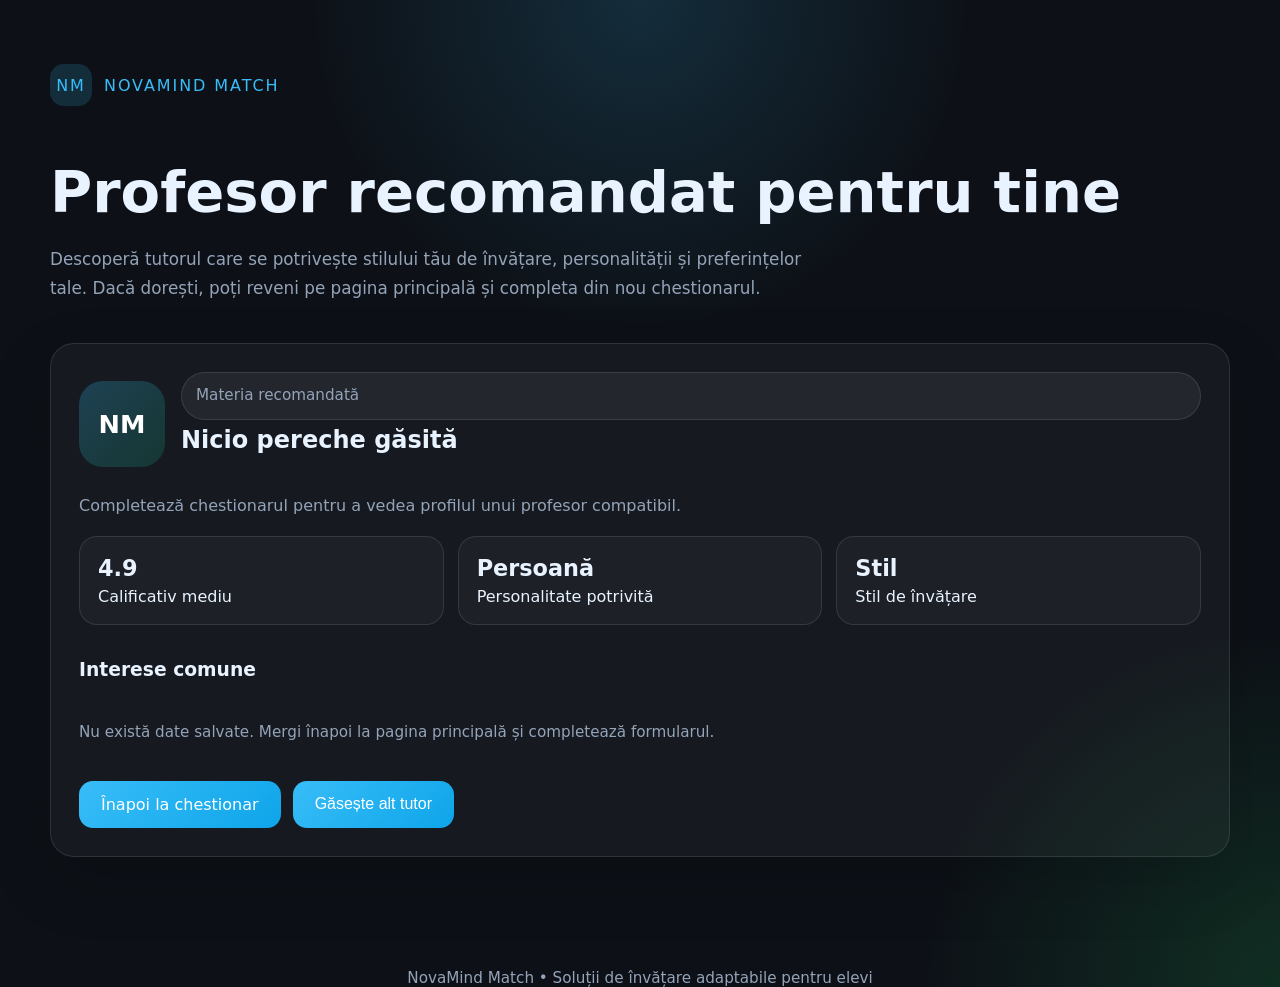
==== profile.html @ 701a0375 "First stage of development" ====
<!DOCTYPE html>
<html lang="ro">
<head>
  <meta charset="UTF-8" />
  <meta name="viewport" content="width=device-width, initial-scale=1.0" />
  <title>Profil Profesor | NovaMind Match</title>
  <link rel="stylesheet" href="style.css" />
</head>
<body>
  <main class="page">
    <header class="header">
      <a class="brand" href="index.html"><span>NM</span> NovaMind Match</a>
      <div class="hero">
        <h1>Profesor recomandat pentru tine</h1>
        <p>Descoperă tutorul care se potrivește stilului tău de învățare, personalității și preferințelor tale. Dacă dorești, poți reveni pe pagina principală și completa din nou chestionarul.</p>
      </div>
    </header>

    <section class="card tutor-card" id="profile-card">
      <div class="tutor-header">
        <div class="tutor-avatar" id="tutor-avatar">NM</div>
        <div class="tutor-meta">
          <p class="badge" id="tutor-subjects">Materia recomandată</p>
          <h2 id="tutor-name">Profesor</h2>
          <p id="tutor-experience" class="small-note"></p>
        </div>
      </div>
      <p id="tutor-bio"></p>
      <div class="stats">
        <div class="stat">
          <strong id="tutor-rating">4.9</strong>
          Calificativ mediu
        </div>
        <div class="stat">
          <strong id="tutor-personality">Persoană</strong>
          Personalitate potrivită
        </div>
        <div class="stat">
          <strong id="tutor-style">Stil</strong>
          Stil de învățare
        </div>
      </div>

      <div>
        <h3>Interese comune</h3>
        <ul class="tag-list" id="tutor-interests"></ul>
      </div>

      <div class="notice" id="no-match-notice">Dacă nu există date salvate, te poți întoarce la formular pentru a obține o potrivire personalizată.</div>
      <div style="margin-top: 24px; display:flex; gap:12px; flex-wrap:wrap;">
        <a class="action-link" href="index.html">Înapoi la chestionar</a>
        <button class="action-link" id="refresh-btn" type="button">Găsește alt tutor</button>
      </div>
    </section>
  </main>

  <footer>NovaMind Match • Soluții de învățare adaptabile pentru elevi</footer>
  <script>
    const matchData = (() => {
      try {
        return JSON.parse(localStorage.getItem('novamindMatch'));
      } catch {
        return null;
      }
    })();

    const setText = (selector, text) => {
      const element = document.querySelector(selector);
      if (element) element.textContent = text;
    };

    const renderProfile = (match) => {
      if (!match || !match.tutor) {
        document.querySelector('#tutor-name').textContent = 'Nicio pereche găsită';
        setText('#tutor-bio', 'Completează chestionarul pentru a vedea profilul unui profesor compatibil.');
        document.querySelector('#no-match-notice').textContent = 'Nu există date salvate. Mergi înapoi la pagina principală și completează formularul.';
        return;
      }

      const tutor = match.tutor;
      const initials = tutor.name.split(' ').map((part) => part[0]).join('').slice(0, 2).toUpperCase();
      document.querySelector('#tutor-avatar').textContent = initials;
      setText('#tutor-name', tutor.name);
      setText('#tutor-subjects', tutor.subjects.join(' • '));
      setText('#tutor-experience', `${tutor.experience} experiență • Notă ${tutor.rating}`);
      setText('#tutor-bio', tutor.bio);
      setText('#tutor-rating', tutor.rating.toFixed(1));
      setText('#tutor-personality', tutor.personality);
      setText('#tutor-style', tutor.learningStyle);

      const interestsList = document.querySelector('#tutor-interests');
      interestsList.innerHTML = '';
      tutor.interests.forEach((interest) => {
        const li = document.createElement('li');
        li.className = 'tag';
        li.textContent = interest;
        interestsList.appendChild(li);
      });
      document.querySelector('#no-match-notice').classList.add('hidden');
    };

    const chooseAlternativeTutor = async () => {
      if (!matchData || !matchData.answers) return;
      try {
        const response = await fetch('tutors.json');
        if (!response.ok) return;
        const tutors = await response.json();
        const scores = tutors.map((tutor) => {
          let score = 0;
          if (tutor.subjects.includes(matchData.answers.subject)) score += 3;
          if (tutor.personality === matchData.answers.personality) score += 2;
          if (tutor.learningStyle === matchData.answers.learningStyle) score += 2;
          const shared = tutor.interests.filter((interest) => matchData.answers.interests.includes(interest));
          score += shared.length;
          return { tutor, score };
        });
        const bestScore = Math.max(...scores.map((item) => item.score));
        const alternatives = scores.filter((item) => item.score === bestScore).map((item) => item.tutor);
        const newTutor = alternatives[Math.floor(Math.random() * alternatives.length)];
        localStorage.setItem('novamindMatch', JSON.stringify({ answers: matchData.answers, tutor: newTutor }));
        renderProfile({ tutor: newTutor });
      } catch (error) {
        console.error(error);
      }
    };

    renderProfile(matchData);
    const refreshBtn = document.querySelector('#refresh-btn');
    if (refreshBtn) refreshBtn.addEventListener('click', chooseAlternativeTutor);
  </script>
</body>
</html>
---- style.css ----
/* Novamind Match styles */
:root {
  --bg: #0d1117;
  --surface: #161b22;
  --surface-alt: #1f2937;
  --text: #e8f3ff;
  --muted: #94a3b8;
  --accent: #38bdf8;
  --accent-strong: #0ea5e9;
  --success: #22c55e;
  --border: rgba(148, 163, 184, 0.18);
}

* {
  box-sizing: border-box;
}

html, body {
  margin: 0;
  min-height: 100%;
  font-family: Inter, system-ui, sans-serif;
  background: radial-gradient(circle at top, rgba(56, 189, 248, 0.16), transparent 28%),
              radial-gradient(circle at bottom right, rgba(34, 197, 94, 0.16), transparent 22%),
              var(--bg);
  color: var(--text);
}

a {
  color: var(--accent);
  text-decoration: none;
}

a:hover {
  color: var(--accent-strong);
}

.page {
  width: min(1180px, calc(100% - 32px));
  margin: 0 auto;
  padding: 32px 0 64px;
}

.header {
  display: grid;
  gap: 24px;
  padding: 32px 0 16px;
}

.brand {
  display: inline-flex;
  align-items: center;
  gap: 12px;
  font-size: 1rem;
  letter-spacing: 0.12em;
  text-transform: uppercase;
  color: var(--accent);
}

.brand span {
  display: inline-flex;
  width: 42px;
  height: 42px;
  justify-content: center;
  align-items: center;
  border-radius: 14px;
  background: rgba(56, 189, 248, 0.16);
}

.hero {
  display: grid;
  gap: 24px;
  padding: 36px 0 24px;
}

.hero h1 {
  margin: 0;
  font-size: clamp(2.5rem, 4.5vw, 4rem);
  line-height: 0.95;
}

.hero p {
  margin: 0;
  max-width: 760px;
  color: var(--muted);
  font-size: 1.05rem;
  line-height: 1.75;
}

.callout {
  display: grid;
  gap: 16px;
  padding: 28px;
  background: rgba(255, 255, 255, 0.04);
  border: 1px solid var(--border);
  border-radius: 24px;
}

.callout strong {
  color: var(--text);
}

.grid {
  display: grid;
  gap: 32px;
}

.grid-2 {
  grid-template-columns: repeat(2, minmax(0, 1fr));
}

.card {
  background: rgba(255, 255, 255, 0.04);
  border: 1px solid var(--border);
  border-radius: 24px;
  padding: 28px;
  box-shadow: 0 24px 64px rgba(0,0,0,0.15);
}

.card h2 {
  margin: 0 0 16px;
}

.card p {
  margin: 0;
  color: var(--muted);
  line-height: 1.7;
}

.form-group {
  display: grid;
  gap: 10px;
  margin-bottom: 18px;
}

.form-group label {
  display: block;
  font-size: 0.95rem;
  color: var(--muted);
}

input[type=text], select, textarea {
  width: 100%;
  border: 1px solid var(--border);
  border-radius: 16px;
  padding: 14px 16px;
  background: rgba(255, 255, 255, 0.04);
  color: var(--text);
  font-size: 1rem;
}

textarea {
  min-height: 120px;
  resize: vertical;
}

button,
.action-link {
  display: inline-flex;
  align-items: center;
  justify-content: center;
  gap: 10px;
  border: none;
  border-radius: 14px;
  background: linear-gradient(135deg, var(--accent), var(--accent-strong));
  color: white;
  padding: 14px 22px;
  font-size: 1rem;
  cursor: pointer;
  transition: transform 0.2s ease, filter 0.2s ease;
}

button:hover,
.action-link:hover {
  transform: translateY(-1px);
  filter: brightness(1.05);
}

.small-note {
  font-size: 0.95rem;
  color: var(--muted);
}

.stats {
  display: grid;
  grid-template-columns: repeat(3, minmax(0, 1fr));
  gap: 14px;
}

.stat {
  padding: 18px;
  background: rgba(255,255,255,0.03);
  border: 1px solid var(--border);
  border-radius: 18px;
}

.stat strong {
  display: block;
  font-size: 1.4rem;
  margin-bottom: 6px;
}

.tutor-card {
  display: grid;
  gap: 16px;
  align-items: start;
}

.tutor-header {
  display: grid;
  grid-template-columns: auto 1fr;
  gap: 16px;
  align-items: center;
}

.tutor-avatar {
  width: 86px;
  height: 86px;
  border-radius: 24px;
  background: linear-gradient(135deg, rgba(56,189,248,0.24), rgba(16,185,129,0.18));
  display: grid;
  place-items: center;
  font-size: 1.6rem;
  font-weight: 700;
  color: white;
}

.tutor-meta {
  display: grid;
  gap: 6px;
}

.badge {
  display: inline-flex;
  align-items: center;
  gap: 8px;
  padding: 10px 14px;
  border-radius: 999px;
  background: rgba(255,255,255,0.06);
  border: 1px solid var(--border);
  color: var(--text);
  font-size: 0.95rem;
}

.tag-list {
  display: flex;
  flex-wrap: wrap;
  gap: 10px;
  margin: 0;
  padding: 0;
  list-style: none;
}

.tag {
  padding: 10px 14px;
  border-radius: 999px;
  border: 1px solid var(--border);
  background: rgba(255,255,255,0.05);
  color: var(--text);
  font-size: 0.92rem;
}

.notice {
  color: var(--muted);
  font-size: 0.95rem;
  margin-top: 8px;
}

.hidden {
  display: none !important;
}

footer {
  margin-top: 48px;
  text-align: center;
  color: var(--muted);
  font-size: 0.95rem;
}

@media (max-width: 860px) {
  .grid-2 {
    grid-template-columns: 1fr;
  }
}

@media (max-width: 640px) {
  .page {
    padding: 20px 0 48px;
  }
}
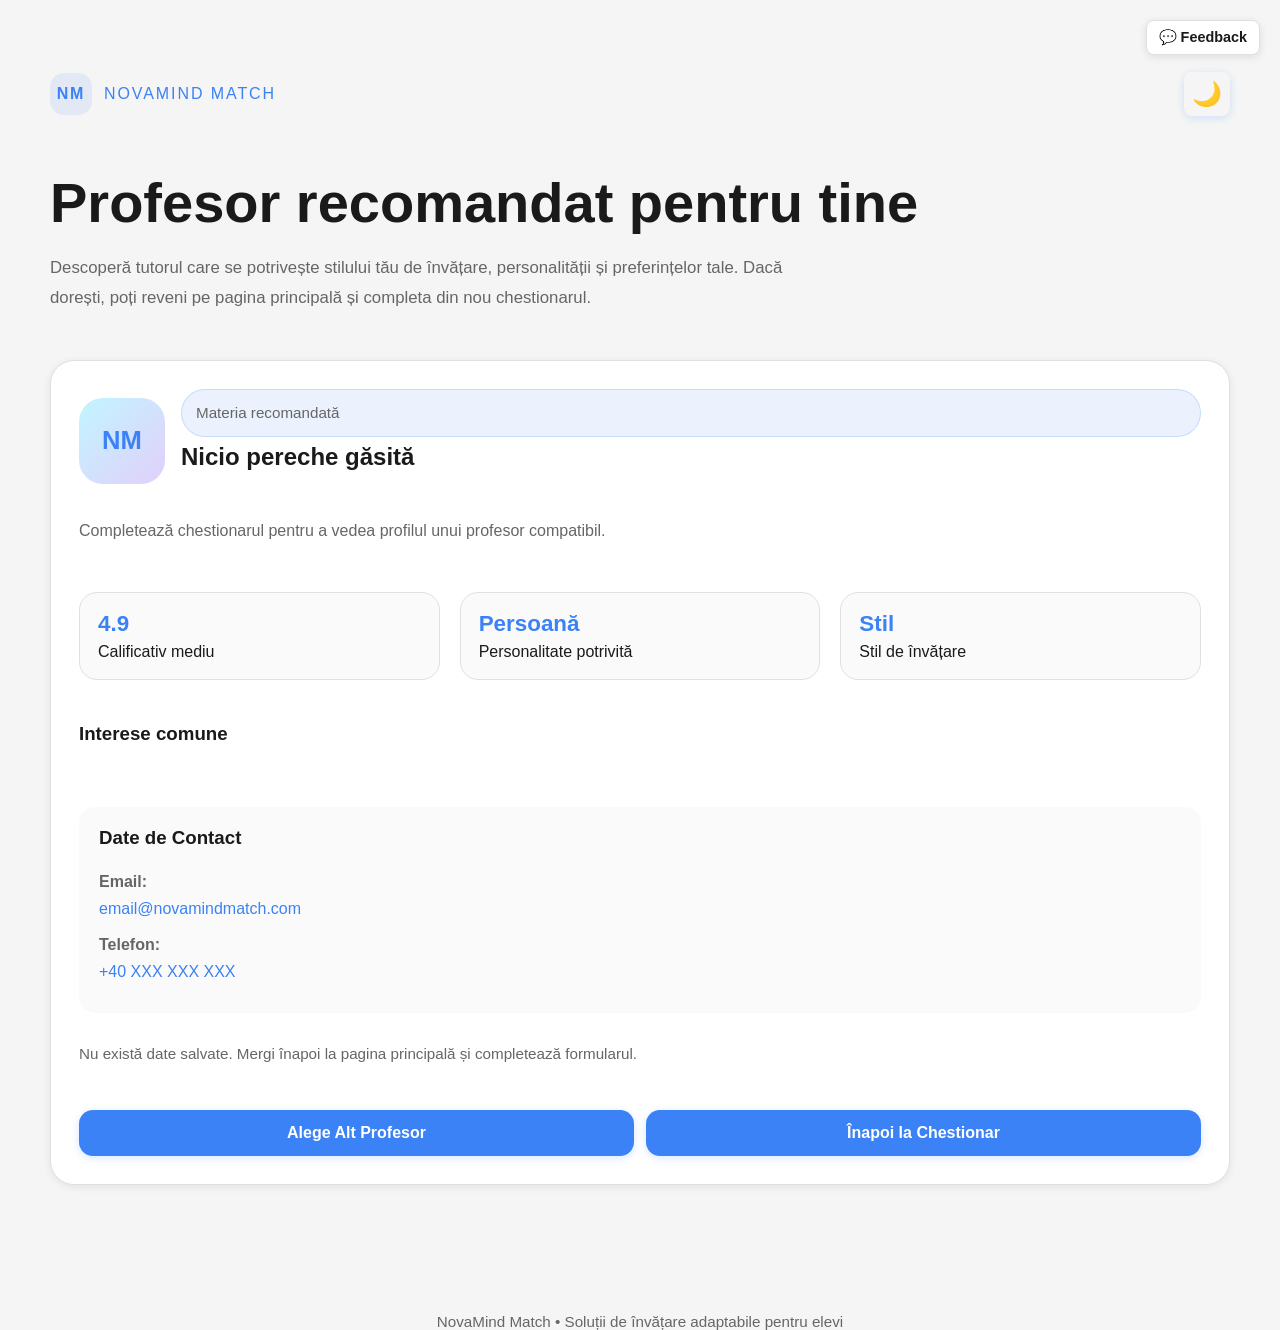
==== commit df64854d: "Reworked design, added new pages and new features. feat: complete NovaMind Match UI and data enhance" ====
--- a/profile.html
+++ b/profile.html
@@ -7,9 +7,29 @@
   <link rel="stylesheet" href="style.css" />
 </head>
 <body>
+  <div class="feedback-dropdown">
+    <button class="feedback-toggle" id="feedback-toggle">💬 Feedback</button>
+    <div class="feedback-content" id="feedback-content">
+      <h3>Trimite Feedback</h3>
+      <form id="feedback-form">
+        <div class="form-group">
+          <input type="text" name="name" placeholder="Nume (opțional)" />
+        </div>
+        <div class="form-group">
+          <input type="email" name="email" placeholder="Email (opțional)" />
+        </div>
+        <div class="form-group">
+          <textarea name="message" placeholder="Mesajul tău..." rows="4" required></textarea>
+        </div>
+        <button type="submit">Trimite</button>
+      </form>
+      <a href="about.html" class="feedback-about-btn">Despre NovaMind</a>
+    </div>
+  </div>
   <main class="page">
     <header class="header">
       <a class="brand" href="index.html"><span>NM</span> NovaMind Match</a>
+      <button id="theme-toggle" class="theme-toggle" aria-label="Toggle theme">🌙</button>
       <div class="hero">
         <h1>Profesor recomandat pentru tine</h1>
         <p>Descoperă tutorul care se potrivește stilului tău de învățare, personalității și preferințelor tale. Dacă dorești, poți reveni pe pagina principală și completa din nou chestionarul.</p>
@@ -46,10 +66,22 @@
         <ul class="tag-list" id="tutor-interests"></ul>
       </div>
 
+      <div class="contact-section">
+        <h3>Date de Contact</h3>
+        <p>
+          <strong>Email:</strong><br/>
+          <a id="tutor-email" href="mailto:">email@novamindmatch.com</a>
+        </p>
+        <p>
+          <strong>Telefon:</strong><br/>
+          <a id="tutor-phone" href="tel:">+40 XXX XXX XXX</a>
+        </p>
+      </div>
+
       <div class="notice" id="no-match-notice">Dacă nu există date salvate, te poți întoarce la formular pentru a obține o potrivire personalizată.</div>
-      <div style="margin-top: 24px; display:flex; gap:12px; flex-wrap:wrap;">
-        <a class="action-link" href="index.html">Înapoi la chestionar</a>
-        <button class="action-link" id="refresh-btn" type="button">Găsește alt tutor</button>
+      <div style="margin-top: 24px; display: flex; gap: 12px; flex-wrap: wrap;">
+        <button id="next-tutor-btn" class="action-link" style="flex: 1; min-width: 200px;">Alege Alt Profesor</button>
+        <a class="action-link" href="index.html" style="flex: 1; min-width: 200px; text-align: center;">Înapoi la Chestionar</a>
       </div>
     </section>
   </main>
@@ -88,6 +120,18 @@
       setText('#tutor-personality', tutor.personality);
       setText('#tutor-style', tutor.learningStyle);
 
+      const emailLink = document.querySelector('#tutor-email');
+      if (emailLink && tutor.email) {
+        emailLink.href = 'mailto:' + tutor.email;
+        emailLink.textContent = tutor.email;
+      }
+
+      const phoneLink = document.querySelector('#tutor-phone');
+      if (phoneLink && tutor.phone) {
+        phoneLink.href = 'tel:' + tutor.phone;
+        phoneLink.textContent = tutor.phone;
+      }
+
       const interestsList = document.querySelector('#tutor-interests');
       interestsList.innerHTML = '';
       tutor.interests.forEach((interest) => {
@@ -99,34 +143,96 @@
       document.querySelector('#no-match-notice').classList.add('hidden');
     };
 
-    const chooseAlternativeTutor = async () => {
-      if (!matchData || !matchData.answers) return;
-      try {
-        const response = await fetch('tutors.json');
-        if (!response.ok) return;
-        const tutors = await response.json();
-        const scores = tutors.map((tutor) => {
-          let score = 0;
-          if (tutor.subjects.includes(matchData.answers.subject)) score += 3;
-          if (tutor.personality === matchData.answers.personality) score += 2;
-          if (tutor.learningStyle === matchData.answers.learningStyle) score += 2;
-          const shared = tutor.interests.filter((interest) => matchData.answers.interests.includes(interest));
-          score += shared.length;
-          return { tutor, score };
-        });
-        const bestScore = Math.max(...scores.map((item) => item.score));
-        const alternatives = scores.filter((item) => item.score === bestScore).map((item) => item.tutor);
-        const newTutor = alternatives[Math.floor(Math.random() * alternatives.length)];
-        localStorage.setItem('novamindMatch', JSON.stringify({ answers: matchData.answers, tutor: newTutor }));
-        renderProfile({ tutor: newTutor });
-      } catch (error) {
-        console.error(error);
-      }
+    const chooseTutor = (answers, tutors) => {
+      const weights = tutors.map((tutor) => {
+        let score = 0;
+        if (tutor.subjects.includes(answers.subject)) score += 3;
+        if (tutor.personality === answers.personality) score += 2;
+        if (tutor.learningStyle === answers.learningStyle) score += 2;
+        const sharedInterests = tutor.interests.filter((interest) => answers.interests.includes(interest));
+        score += sharedInterests.length;
+        return { tutor, score };
+      });
+
+      const bestScore = Math.max(...weights.map((item) => item.score));
+      const candidates = weights.filter((item) => item.score === bestScore).map((item) => item.tutor);
+      if (candidates.length === 0) return tutors[Math.floor(Math.random() * tutors.length)];
+      return candidates[Math.floor(Math.random() * candidates.length)];
+    };
+
+    const loadTutors = async () => {
+      const response = await fetch('tutors.json');
+      if (!response.ok) throw new Error('Unable to load tutors');
+      return response.json();
     };
 
     renderProfile(matchData);
-    const refreshBtn = document.querySelector('#refresh-btn');
-    if (refreshBtn) refreshBtn.addEventListener('click', chooseAlternativeTutor);
+
+    // Next tutor button
+    const nextTutorBtn = document.getElementById('next-tutor-btn');
+    if (nextTutorBtn && matchData && matchData.answers) {
+      nextTutorBtn.addEventListener('click', async () => {
+        try {
+          const tutors = await loadTutors();
+          const newTutor = chooseTutor(matchData.answers, tutors);
+          const newMatch = { answers: matchData.answers, tutor: newTutor };
+          localStorage.setItem('novamindMatch', JSON.stringify(newMatch));
+          renderProfile(newMatch);
+        } catch (error) {
+          alert('A apărut o problemă. Încearcă din nou.');
+          console.error(error);
+        }
+      });
+    }
+  </script>
+  <script>
+    // Theme toggle
+    const themeToggle = document.getElementById('theme-toggle');
+    const currentTheme = localStorage.getItem('theme') || 'light';
+    document.documentElement.setAttribute('data-theme', currentTheme);
+    themeToggle.textContent = currentTheme === 'dark' ? '☀️' : '🌙';
+
+    themeToggle.addEventListener('click', () => {
+      const newTheme = document.documentElement.getAttribute('data-theme') === 'dark' ? 'light' : 'dark';
+      document.documentElement.setAttribute('data-theme', newTheme);
+      localStorage.setItem('theme', newTheme);
+      themeToggle.textContent = newTheme === 'dark' ? '☀️' : '🌙';
+    });
+
+    // Feedback dropdown
+    const feedbackToggle = document.getElementById('feedback-toggle');
+    const feedbackContent = document.getElementById('feedback-content');
+    const feedbackForm = document.getElementById('feedback-form');
+
+    feedbackToggle.addEventListener('click', () => {
+      feedbackContent.classList.toggle('show');
+    });
+
+    feedbackForm.addEventListener('submit', (event) => {
+      event.preventDefault();
+      const formData = new FormData(feedbackForm);
+      const feedback = {
+        name: formData.get('name'),
+        email: formData.get('email'),
+        message: formData.get('message'),
+        timestamp: new Date().toISOString()
+      };
+
+      const feedbacks = JSON.parse(localStorage.getItem('feedbacks') || '[]');
+      feedbacks.push(feedback);
+      localStorage.setItem('feedbacks', JSON.stringify(feedbacks));
+
+      alert('Mulțumim pentru feedback!');
+      feedbackForm.reset();
+      feedbackContent.classList.remove('show');
+    });
+
+    // Close dropdown when clicking outside
+    document.addEventListener('click', (event) => {
+      if (!feedbackToggle.contains(event.target) && !feedbackContent.contains(event.target)) {
+        feedbackContent.classList.remove('show');
+      }
+    });
   </script>
 </body>
 </html>
--- a/style.css
+++ b/style.css
@@ -1,33 +1,58 @@
-/* Novamind Match styles */
+/* Novamind Match - Theme Variables */
 :root {
-  --bg: #0d1117;
-  --surface: #161b22;
-  --surface-alt: #1f2937;
-  --text: #e8f3ff;
-  --muted: #94a3b8;
-  --accent: #38bdf8;
-  --accent-strong: #0ea5e9;
-  --success: #22c55e;
-  --border: rgba(148, 163, 184, 0.18);
+  --bg: #f5f5f5;
+  --surface: #ffffff;
+  --text: #1a1a1a;
+  --muted: #666666;
+  --accent: #3b82f6;
+  --border: #e0e0e0;
+  --light-gray: #fafafa;
+}
+
+[data-theme="dark"] {
+  --bg: #1a1a1a;
+  --surface: #2a2a2a;
+  --text: #f5f5f5;
+  --muted: #cccccc;
+  --accent: #60a5fa;
+  --border: #404040;
+  --light-gray: #333333;
 }
 
 * {
   box-sizing: border-box;
+}
+
+/* Custom Scrollbar */
+::-webkit-scrollbar {
+  width: 8px;
+}
+
+::-webkit-scrollbar-track {
+  background: var(--bg);
+}
+
+::-webkit-scrollbar-thumb {
+  background: var(--border);
+  border-radius: 4px;
+}
+
+::-webkit-scrollbar-thumb:hover {
+  background: var(--muted);
 }
 
 html, body {
   margin: 0;
   min-height: 100%;
-  font-family: Inter, system-ui, sans-serif;
-  background: radial-gradient(circle at top, rgba(56, 189, 248, 0.16), transparent 28%),
-              radial-gradient(circle at bottom right, rgba(34, 197, 94, 0.16), transparent 22%),
-              var(--bg);
+  font-family: 'Inter', '-apple-system', 'BlinkMacSystemFont', 'Segoe UI', sans-serif;
+  background: var(--bg);
   color: var(--text);
 }
 
 a {
   color: var(--accent);
   text-decoration: none;
+  transition: color 0.3s ease;
 }
 
 a:hover {
@@ -37,13 +62,30 @@
 .page {
   width: min(1180px, calc(100% - 32px));
   margin: 0 auto;
-  padding: 32px 0 64px;
+  padding: 40px 0 80px;
 }
 
 .header {
   display: grid;
+  grid-template-columns: 1fr auto;
   gap: 24px;
-  padding: 32px 0 16px;
+  padding: 32px 0 24px;
+  align-items: center;
+}
+
+.theme-toggle {
+  background: none;
+  border: none;
+  font-size: 1.5rem;
+  cursor: pointer;
+  color: var(--text);
+  padding: 8px;
+  border-radius: 8px;
+  transition: background 0.2s;
+}
+
+.theme-toggle:hover {
+  background: var(--light-gray);
 }
 
 .brand {
@@ -63,8 +105,11 @@
   justify-content: center;
   align-items: center;
   border-radius: 14px;
-  background: rgba(56, 189, 248, 0.16);
-}
+  background: rgba(59, 130, 246, 0.1);
+  font-weight: 700;
+}
+
+
 
 .hero {
   display: grid;
@@ -74,8 +119,9 @@
 
 .hero h1 {
   margin: 0;
-  font-size: clamp(2.5rem, 4.5vw, 4rem);
+  font-size: clamp(1.75rem, 5vw, 3.5rem);
   line-height: 0.95;
+  color: var(--text);
 }
 
 .hero p {
@@ -90,18 +136,18 @@
   display: grid;
   gap: 16px;
   padding: 28px;
-  background: rgba(255, 255, 255, 0.04);
+  background: var(--light-gray);
   border: 1px solid var(--border);
   border-radius: 24px;
 }
 
 .callout strong {
-  color: var(--text);
+  color: var(--accent);
 }
 
 .grid {
   display: grid;
-  gap: 32px;
+  gap: 56px;
 }
 
 .grid-2 {
@@ -109,15 +155,23 @@
 }
 
 .card {
-  background: rgba(255, 255, 255, 0.04);
+  background: var(--surface);
   border: 1px solid var(--border);
   border-radius: 24px;
   padding: 28px;
-  box-shadow: 0 24px 64px rgba(0,0,0,0.15);
-}
+  box-shadow: 0 2px 8px rgba(0, 0, 0, 0.08);
+  transition: all 0.4s ease;
+}
+
+.card:hover {
+  box-shadow: 0 4px 16px rgba(0, 0, 0, 0.1);
+}
+
+
 
 .card h2 {
   margin: 0 0 16px;
+  color: var(--text);
 }
 
 .card p {
@@ -129,28 +183,95 @@
 .form-group {
   display: grid;
   gap: 10px;
-  margin-bottom: 18px;
+  margin-bottom: 22px;
 }
 
 .form-group label {
   display: block;
   font-size: 0.95rem;
+  color: var(--text);
+  font-weight: 500;
+}
+
+input[type=text],
+select,
+textarea {
+  width: 100%;
+  border: 1px solid var(--border);
+  border-radius: 12px;
+  padding: 12px 14px;
+  background: var(--light-gray);
+  color: var(--text);
+  font-size: 1rem;
+  transition: all 0.3s ease;
+}
+
+input[type=text]::placeholder {
   color: var(--muted);
 }
 
-input[type=text], select, textarea {
-  width: 100%;
-  border: 1px solid var(--border);
-  border-radius: 16px;
-  padding: 14px 16px;
-  background: rgba(255, 255, 255, 0.04);
-  color: var(--text);
-  font-size: 1rem;
+select {
+  cursor: pointer;
+  background: var(--light-gray);
+  padding: 10px 12px;
+  border-radius: 8px;
+  border: 1px solid var(--border);
+  appearance: none;
+  background-image: url("data:image/svg+xml,%3Csvg xmlns='http://www.w3.org/2000/svg' width='12' height='12' viewBox='0 0 12 12'%3E%3Cpath fill='%231a1a1a' d='M6 9L1 4h10z'/%3E%3C/svg%3E");
+  background-repeat: no-repeat;
+  background-position: right 12px center;
+  padding-right: 36px;
+}
+
+[data-theme="dark"] select {
+  background-image: url("data:image/svg+xml,%3Csvg xmlns='http://www.w3.org/2000/svg' width='12' height='12' viewBox='0 0 12 12'%3E%3Cpath fill='%23f5f5f5' d='M6 9L1 4h10z'/%3E%3C/svg%3E");
+}
+
+select option {
+  color: var(--text);
+  background: var(--surface);
+  padding: 8px;
 }
 
 textarea {
   min-height: 120px;
   resize: vertical;
+  font-family: inherit;
+}
+
+input[type=text]:focus,
+select:focus,
+textarea:focus {
+  outline: none;
+  border-color: var(--accent);
+  background: var(--surface);
+  box-shadow: 0 0 0 3px rgba(59, 130, 246, 0.1);
+}
+
+input[type=checkbox] {
+  width: 18px;
+  height: 18px;
+  cursor: pointer;
+  accent-color: var(--accent);
+  transition: transform 0.2s ease;
+}
+
+input[type=checkbox]:hover {
+  transform: scale(1.15);
+}
+
+.form-group > div label {
+  display: flex;
+  align-items: center;
+  gap: 10px;
+  cursor: pointer;
+  transition: color 0.3s ease;
+  color: var(--text);
+  margin-bottom: 8px;
+}
+
+.form-group > div label:hover {
+  color: var(--accent);
 }
 
 button,
@@ -161,18 +282,25 @@
   gap: 10px;
   border: none;
   border-radius: 14px;
-  background: linear-gradient(135deg, var(--accent), var(--accent-strong));
+  background: var(--accent);
   color: white;
   padding: 14px 22px;
   font-size: 1rem;
+  font-weight: 600;
   cursor: pointer;
-  transition: transform 0.2s ease, filter 0.2s ease;
+  transition: all 0.2s ease;
+  box-shadow: 0 2px 8px rgba(59, 130, 246, 0.2);
 }
 
 button:hover,
 .action-link:hover {
-  transform: translateY(-1px);
-  filter: brightness(1.05);
+  transform: translateY(-2px);
+  box-shadow: 0 4px 12px rgba(59, 130, 246, 0.3);
+}
+
+button:active,
+.action-link:active {
+  transform: translateY(0px);
 }
 
 .small-note {
@@ -183,25 +311,33 @@
 .stats {
   display: grid;
   grid-template-columns: repeat(3, minmax(0, 1fr));
-  gap: 14px;
+  gap: 20px;
+  margin-top: 24px;
 }
 
 .stat {
   padding: 18px;
-  background: rgba(255,255,255,0.03);
+  background: var(--light-gray);
   border: 1px solid var(--border);
   border-radius: 18px;
+  transition: all 0.3s ease;
+}
+
+.stat:hover {
+  background: var(--surface);
+  border-color: var(--accent);
 }
 
 .stat strong {
   display: block;
   font-size: 1.4rem;
   margin-bottom: 6px;
+  color: var(--accent);
 }
 
 .tutor-card {
   display: grid;
-  gap: 16px;
+  gap: 24px;
   align-items: start;
 }
 
@@ -216,12 +352,12 @@
   width: 86px;
   height: 86px;
   border-radius: 24px;
-  background: linear-gradient(135deg, rgba(56,189,248,0.24), rgba(16,185,129,0.18));
+  background: linear-gradient(135deg, rgba(0, 212, 255, 0.24), rgba(131, 56, 236, 0.24));
   display: grid;
   place-items: center;
   font-size: 1.6rem;
   font-weight: 700;
-  color: white;
+  color: var(--accent);
 }
 
 .tutor-meta {
@@ -235,16 +371,16 @@
   gap: 8px;
   padding: 10px 14px;
   border-radius: 999px;
-  background: rgba(255,255,255,0.06);
-  border: 1px solid var(--border);
-  color: var(--text);
+  background: rgba(59, 130, 246, 0.1);
+  border: 1px solid rgba(59, 130, 246, 0.2);
+  color: var(--accent);
   font-size: 0.95rem;
 }
 
 .tag-list {
   display: flex;
   flex-wrap: wrap;
-  gap: 10px;
+  gap: 12px;
   margin: 0;
   padding: 0;
   list-style: none;
@@ -254,9 +390,16 @@
   padding: 10px 14px;
   border-radius: 999px;
   border: 1px solid var(--border);
-  background: rgba(255,255,255,0.05);
+  background: var(--light-gray);
   color: var(--text);
   font-size: 0.92rem;
+  transition: all 0.3s ease;
+}
+
+.tag:hover {
+  background: var(--accent);
+  color: white;
+  border-color: var(--accent);
 }
 
 .notice {
@@ -276,14 +419,279 @@
   font-size: 0.95rem;
 }
 
+/* Responsive Design */
 @media (max-width: 860px) {
   .grid-2 {
     grid-template-columns: 1fr;
   }
+
+  .stats {
+    grid-template-columns: 1fr;
+    gap: 10px;
+  }
+
+  .stat {
+    padding: 14px;
+  }
+
+  .stat strong {
+    font-size: 1.1rem;
+  }
+
+  .hero h1 {
+    font-size: clamp(1.5rem, 5vw, 2.5rem);
+  }
 }
 
 @media (max-width: 640px) {
   .page {
-    padding: 20px 0 48px;
-  }
-}
+    width: calc(100% - 20px);
+    padding: 16px 0 32px;
+  }
+
+  .header {
+    padding: 16px 0 8px;
+    gap: 16px;
+  }
+
+  .brand {
+    font-size: 0.85rem;
+  }
+
+  .brand span {
+    width: 36px;
+    height: 36px;
+    font-size: 0.85rem;
+  }
+
+  .hero {
+    gap: 16px;
+    padding: 20px 0 16px;
+  }
+
+  .hero h1 {
+    font-size: clamp(1.4rem, 6vw, 2rem);
+    line-height: 1.1;
+  }
+
+  .hero p {
+    font-size: 0.95rem;
+    line-height: 1.6;
+  }
+
+  .card {
+    padding: 20px;
+  }
+
+  .card h2 {
+    font-size: 1.1rem;
+  }
+
+  .grid {
+    gap: 20px;
+  }
+
+  .callout {
+    padding: 20px;
+    gap: 12px;
+  }
+
+  .stats {
+    grid-template-columns: 1fr;
+    gap: 8px;
+  }
+
+  .stat {
+    padding: 12px;
+    font-size: 0.9rem;
+  }
+
+  .stat strong {
+    font-size: 0.95rem;
+  }
+
+  .form-group {
+    margin-bottom: 14px;
+    gap: 8px;
+  }
+
+  .form-group label {
+    font-size: 0.9rem;
+  }
+
+  input[type=text],
+  select,
+  textarea {
+    padding: 12px 14px;
+    font-size: 16px;
+  }
+
+  button,
+  .action-link {
+    width: 100%;
+    padding: 12px 16px;
+    font-size: 0.95rem;
+  }
+
+  .tutor-header {
+    gap: 12px;
+  }
+
+  .tutor-avatar {
+    width: 72px;
+    height: 72px;
+    font-size: 1.3rem;
+  }
+
+  .tag-list {
+    gap: 8px;
+  }
+
+  .tag,
+  .badge {
+    font-size: 0.85rem;
+    padding: 8px 12px;
+  }
+
+  footer {
+    font-size: 0.85rem;
+    padding: 0 10px;
+  }
+}
+
+@media (max-width: 480px) {
+  .page {
+    width: calc(100% - 16px);
+    padding: 12px 0 24px;
+  }
+
+  .header {
+    padding: 12px 0 6px;
+    gap: 12px;
+  }
+
+  .brand {
+    font-size: 0.75rem;
+  }
+
+  .hero h1 {
+    font-size: clamp(1.25rem, 7vw, 1.75rem);
+  }
+
+  .hero p {
+    font-size: 0.9rem;
+  }
+
+  .card {
+    padding: 16px;
+    border-radius: 18px;
+  }
+
+  .stat strong {
+    font-size: 0.85rem;
+  }
+
+  input[type=checkbox] {
+    width: 16px;
+    height: 16px;
+  }
+
+  button,
+  .action-link {
+    padding: 10px 14px;
+    font-size: 0.9rem;
+  }
+}
+
+/* Feedback Dropdown */
+.feedback-dropdown {
+  position: fixed;
+  top: 20px;
+  right: 20px;
+  z-index: 1000;
+}
+
+.feedback-toggle {
+  background: var(--surface);
+  border: 1px solid var(--border);
+  border-radius: 8px;
+  padding: 8px 12px;
+  cursor: pointer;
+  color: var(--text);
+  font-size: 0.9rem;
+  box-shadow: 0 2px 8px rgba(0,0,0,0.1);
+}
+
+.feedback-content {
+  display: none;
+  position: absolute;
+  top: 100%;
+  right: 0;
+  background: var(--surface);
+  border: 1px solid var(--border);
+  border-radius: 8px;
+  padding: 16px;
+  width: 300px;
+  box-shadow: 0 4px 16px rgba(0,0,0,0.2);
+  margin-top: 8px;
+}
+
+.feedback-content.show {
+  display: block;
+}
+
+.feedback-content h3 {
+  margin-top: 0;
+  font-size: 1rem;
+}
+
+.feedback-content .form-group {
+  margin-bottom: 12px;
+}
+
+.feedback-content input,
+.feedback-content textarea {
+  width: 100%;
+  padding: 8px;
+  border: 1px solid var(--border);
+  border-radius: 4px;
+  background: var(--bg);
+  color: var(--text);
+}
+
+.feedback-content button {
+  width: 100%;
+  margin-top: 8px;
+}
+
+.feedback-about-btn {
+  display: block;
+  text-align: center;
+  margin-top: 12px;
+  padding: 8px;
+  background: var(--accent);
+  color: white;
+  text-decoration: none;
+  border-radius: 4px;
+}
+
+/* Contact Section */
+.contact-section {
+  background: var(--light-gray);
+  padding: 20px;
+  border-radius: 16px;
+  margin-top: 20px;
+}
+
+.contact-section h3 {
+  margin-top: 0;
+}
+
+.contact-section p {
+  margin: 8px 0;
+  color: var(--muted);
+}
+
+.contact-section a {
+  color: var(--accent);
+}
